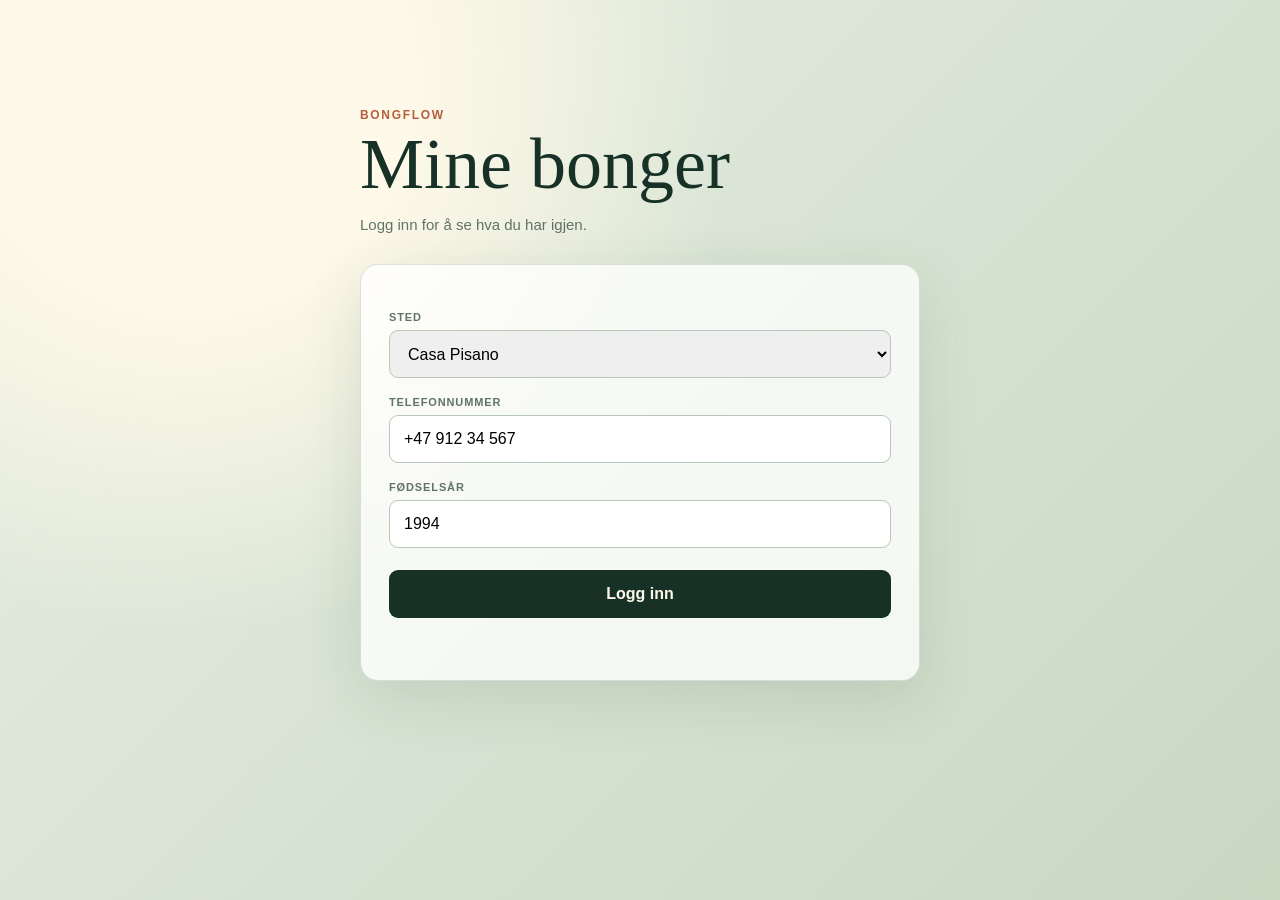
==== guest/index.html @ 8152258a "Add files via upload" ====
<!doctype html>
<html lang="no">
<head>
  <meta charset="UTF-8">
  <meta name="viewport" content="width=device-width, initial-scale=1">
  <title>Mine bonger</title>
  <link rel="stylesheet" href="guest.css">
</head>
<body>
  <main class="guest-shell">
    <section class="guest-intro">
      <p class="eyebrow">BongFlow</p>
      <h1>Mine bonger</h1>
      <p>Logg inn for å se hva du har igjen.</p>
    </section>

    <section class="panel" id="loginPanel">
      <form id="guestLoginForm">
        <label for="location">Sted</label>
        <select id="location">
          <option value="casa">Casa Pisano</option>
          <option value="majorstua">Spillbaren Majorstua</option>
          <option value="barcode">Spillbaren Barcode</option>
          <option value="handverkeren">Håndverkeren</option>
        </select>
        <label for="phone">Telefonnummer</label>
        <input id="phone" type="tel" value="+47 912 34 567" required>
        <label for="birthYear">Fødselsår</label>
        <input id="birthYear" inputmode="numeric" value="1994" required>
        <button type="submit">Logg inn</button>
        <p class="message" id="loginMessage"></p>
      </form>
    </section>

    <section class="panel account" id="accountPanel" hidden>
      <div class="account-top"><div><p class="eyebrow" id="eventName">Arrangement</p><h2 id="guestName">Gjest</h2></div><button class="link-button" id="logoutButton" type="button">Logg ut</button></div>
      <p id="locationName" class="muted"></p>
      <div class="bong-number" id="bongCount">0</div>
      <p class="bong-caption">bonger igjen</p>
      <div class="meter"><span id="bongMeter"></span></div>
      <p class="muted" id="updatedAt">Oppdateres automatisk</p>
    </section>
  </main>
  <script src="guest.js"></script>
</body>
</html>
---- guest/guest.css ----
* { box-sizing: border-box; }
:root { font-family: Georgia, 'Times New Roman', serif; color: #173126; background: #e8efe3; }
body { margin: 0; min-height: 100vh; background: radial-gradient(circle at 15% 10%, #fff9e9 0 15%, transparent 40%), linear-gradient(135deg, #e8efe3, #c8d8c3); }
.guest-shell { width: min(100% - 32px, 560px); margin: 0 auto; padding: 12vh 0 8vh; }
.guest-intro { margin-bottom: 28px; }
.eyebrow { margin: 0 0 8px; color: #b45f3d; font: 700 12px/1.2 Arial, sans-serif; letter-spacing: .14em; text-transform: uppercase; }
h1, h2 { margin: 0; font-weight: 500; }
h1 { font-size: clamp(42px, 10vw, 72px); line-height: .95; }
h2 { font-size: 30px; }
.guest-intro p:last-child, .muted { color: #607269; font: 15px/1.5 Arial, sans-serif; }
.panel { padding: 28px; border: 1px solid rgba(23,49,38,.14); border-radius: 18px; background: rgba(255,255,255,.76); box-shadow: 0 18px 60px rgba(32,65,43,.12); }
label { display: block; margin: 18px 0 7px; color: #607269; font: 700 11px Arial, sans-serif; letter-spacing: .08em; text-transform: uppercase; }
input, select, button { width: 100%; min-height: 48px; padding: 12px 14px; border: 1px solid #b8c7ba; border-radius: 9px; font: 16px Arial, sans-serif; }
button { margin-top: 22px; border: 0; color: #fff9e9; background: #173126; cursor: pointer; font-weight: 700; }
.message { min-height: 20px; margin: 14px 0 0; color: #607269; font: 14px Arial, sans-serif; }
.message.error { color: #a33e34; }
.account-top { display: flex; justify-content: space-between; gap: 16px; align-items: start; }
.link-button { width: auto; min-height: auto; margin: 0; padding: 4px 0; color: #b45f3d; background: transparent; font-size: 13px; }
.bong-number { margin-top: 44px; color: #b45f3d; font-size: clamp(100px, 25vw, 180px); line-height: .8; }
.bong-caption { margin: 16px 0 20px; color: #173126; font: 700 14px Arial, sans-serif; text-transform: uppercase; letter-spacing: .12em; }
.meter { height: 10px; overflow: hidden; border-radius: 5px; background: #d8e3d5; }
.meter span { display: block; width: 0; height: 100%; border-radius: inherit; background: #b45f3d; transition: width .3s ease; }
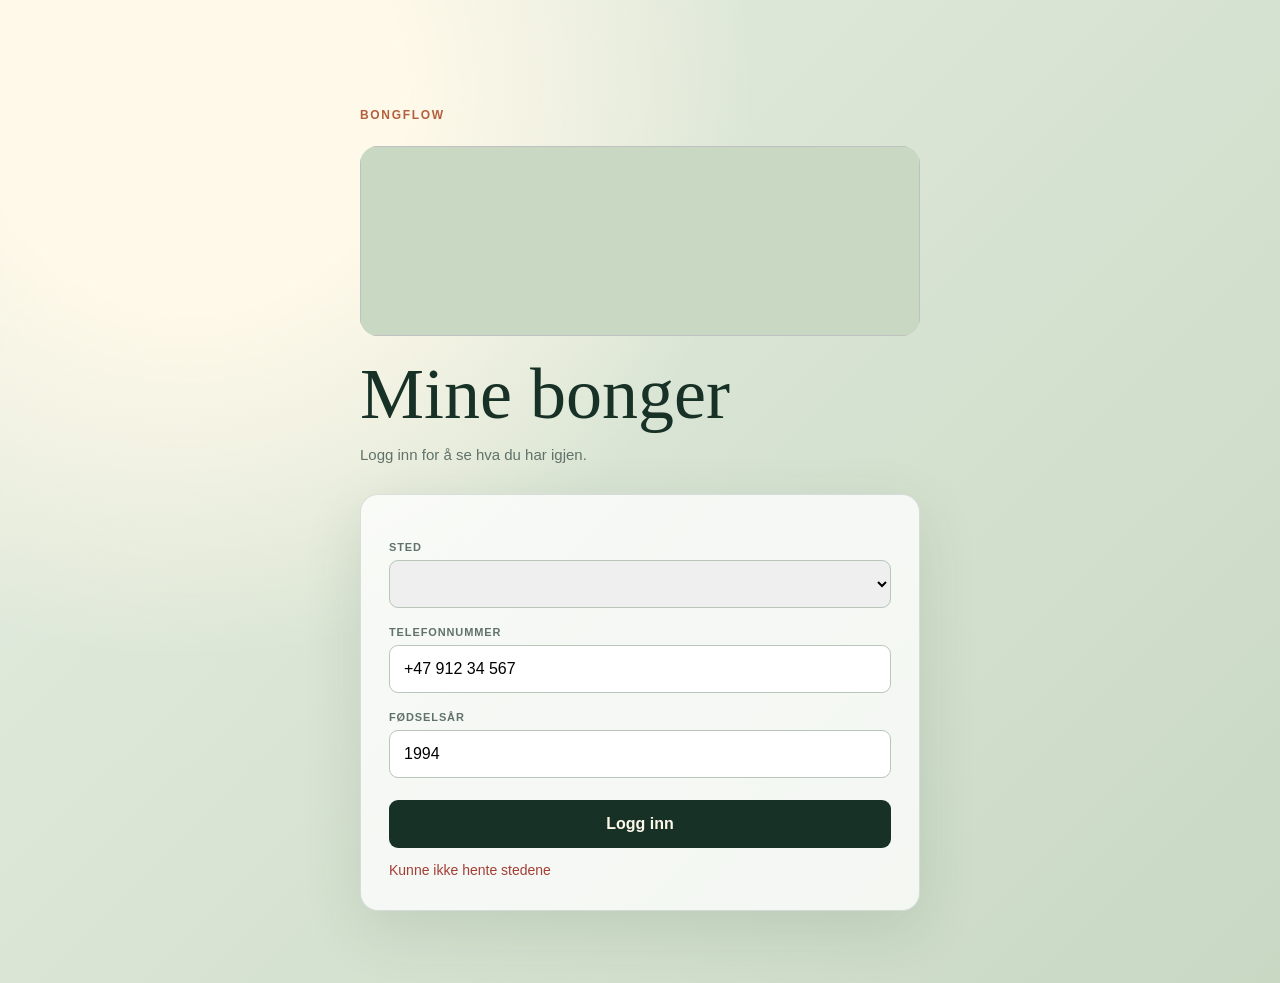
==== commit 0dc53756: "Add files via upload" ====
--- a/guest/index.html
+++ b/guest/index.html
@@ -10,19 +10,15 @@
   <main class="guest-shell">
     <section class="guest-intro">
       <p class="eyebrow">BongFlow</p>
-      <h1>Mine bonger</h1>
-      <p>Logg inn for å se hva du har igjen.</p>
+      <div class="venue-visual" id="venueVisual"><img id="venueImage" alt=""></div>
+      <h1 id="venueTitle">Mine bonger</h1>
+      <p id="venueDescription">Logg inn for å se hva du har igjen.</p>
     </section>
 
     <section class="panel" id="loginPanel">
       <form id="guestLoginForm">
         <label for="location">Sted</label>
-        <select id="location">
-          <option value="casa">Casa Pisano</option>
-          <option value="majorstua">Spillbaren Majorstua</option>
-          <option value="barcode">Spillbaren Barcode</option>
-          <option value="handverkeren">Håndverkeren</option>
-        </select>
+        <select id="location"></select>
         <label for="phone">Telefonnummer</label>
         <input id="phone" type="tel" value="+47 912 34 567" required>
         <label for="birthYear">Fødselsår</label>
@@ -38,6 +34,8 @@
       <div class="bong-number" id="bongCount">0</div>
       <p class="bong-caption">bonger igjen</p>
       <div class="meter"><span id="bongMeter"></span></div>
+      <button class="swipe-button" id="swipeButton" type="button">Sveip bort en bong</button>
+      <p class="message" id="swipeMessage"></p>
       <p class="muted" id="updatedAt">Oppdateres automatisk</p>
     </section>
   </main>
--- a/guest/guest.css
+++ b/guest/guest.css
@@ -3,6 +3,8 @@
 body { margin: 0; min-height: 100vh; background: radial-gradient(circle at 15% 10%, #fff9e9 0 15%, transparent 40%), linear-gradient(135deg, #e8efe3, #c8d8c3); }
 .guest-shell { width: min(100% - 32px, 560px); margin: 0 auto; padding: 12vh 0 8vh; }
 .guest-intro { margin-bottom: 28px; }
+.venue-visual { height: 190px; margin: 24px 0; overflow: hidden; border-radius: 18px; background: #c8d8c3; }
+.venue-visual img { width: 100%; height: 100%; display: block; object-fit: cover; }
 .eyebrow { margin: 0 0 8px; color: #b45f3d; font: 700 12px/1.2 Arial, sans-serif; letter-spacing: .14em; text-transform: uppercase; }
 h1, h2 { margin: 0; font-weight: 500; }
 h1 { font-size: clamp(42px, 10vw, 72px); line-height: .95; }
@@ -16,7 +18,9 @@
 .message.error { color: #a33e34; }
 .account-top { display: flex; justify-content: space-between; gap: 16px; align-items: start; }
 .link-button { width: auto; min-height: auto; margin: 0; padding: 4px 0; color: #b45f3d; background: transparent; font-size: 13px; }
-.bong-number { margin-top: 44px; color: #b45f3d; font-size: clamp(100px, 25vw, 180px); line-height: .8; }
+.bong-number { margin-top: 44px; color: var(--venue-accent); font-size: clamp(100px, 25vw, 180px); line-height: .8; }
 .bong-caption { margin: 16px 0 20px; color: #173126; font: 700 14px Arial, sans-serif; text-transform: uppercase; letter-spacing: .12em; }
 .meter { height: 10px; overflow: hidden; border-radius: 5px; background: #d8e3d5; }
 .meter span { display: block; width: 0; height: 100%; border-radius: inherit; background: #b45f3d; transition: width .3s ease; }
+.swipe-button { margin-top: 28px; background: var(--venue-accent); }
+.swipe-button:disabled { background: #9aa99d; }
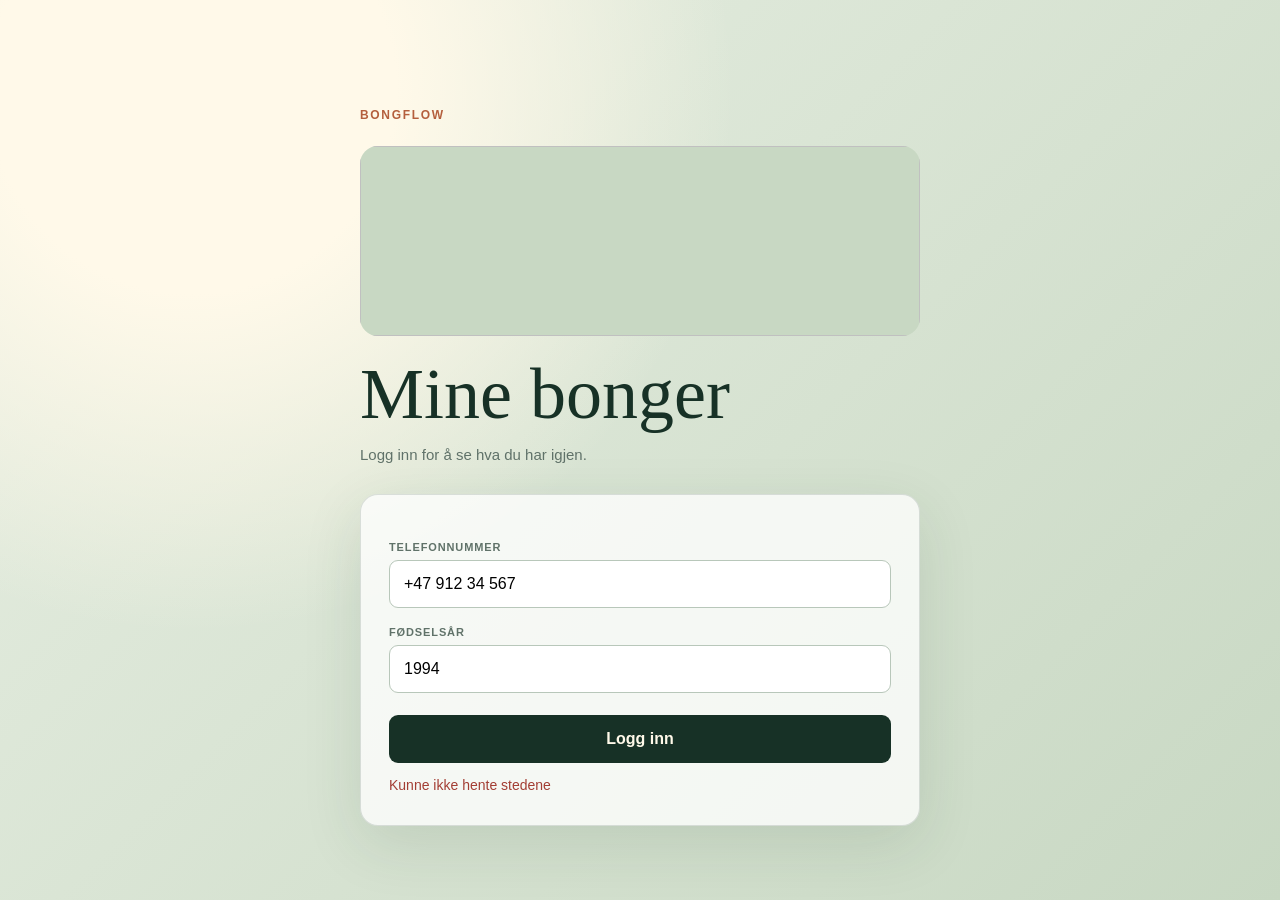
==== commit 033accad: "Add files via upload" ====
--- a/guest/index.html
+++ b/guest/index.html
@@ -17,8 +17,7 @@
 
     <section class="panel" id="loginPanel">
       <form id="guestLoginForm">
-        <label for="location">Sted</label>
-        <select id="location"></select>
+        <input id="location" type="hidden" value="casa">
         <label for="phone">Telefonnummer</label>
         <input id="phone" type="tel" value="+47 912 34 567" required>
         <label for="birthYear">Fødselsår</label>
@@ -34,7 +33,10 @@
       <div class="bong-number" id="bongCount">0</div>
       <p class="bong-caption">bonger igjen</p>
       <div class="meter"><span id="bongMeter"></span></div>
-      <button class="swipe-button" id="swipeButton" type="button">Sveip bort en bong</button>
+      <div class="swipe-track" id="swipeTrack" aria-label="Sveip for å bruke en bong">
+        <span class="swipe-hint">Dra for å bruke bong</span>
+        <button class="swipe-handle" id="swipeButton" type="button" aria-label="Dra denne til høyre">&gt;&gt;</button>
+      </div>
       <p class="message" id="swipeMessage"></p>
       <p class="muted" id="updatedAt">Oppdateres automatisk</p>
     </section>
--- a/guest/guest.css
+++ b/guest/guest.css
@@ -22,5 +22,7 @@
 .bong-caption { margin: 16px 0 20px; color: #173126; font: 700 14px Arial, sans-serif; text-transform: uppercase; letter-spacing: .12em; }
 .meter { height: 10px; overflow: hidden; border-radius: 5px; background: #d8e3d5; }
 .meter span { display: block; width: 0; height: 100%; border-radius: inherit; background: #b45f3d; transition: width .3s ease; }
-.swipe-button { margin-top: 28px; background: var(--venue-accent); }
-.swipe-button:disabled { background: #9aa99d; }
+.swipe-track { position: relative; height: 58px; margin-top: 28px; padding: 7px; overflow: hidden; border-radius: 29px; background: #d8e3d5; touch-action: none; user-select: none; }
+.swipe-hint { position: absolute; inset: 0; display: grid; place-items: center; color: #607269; font: 700 12px Arial, sans-serif; letter-spacing: .08em; text-transform: uppercase; pointer-events: none; }
+.swipe-handle { position: absolute; top: 7px; left: 7px; width: 46px; min-height: 44px; margin: 0; padding: 0; border-radius: 23px; background: var(--venue-accent); font: 700 18px Arial, sans-serif; touch-action: none; transition: transform .18s ease, background .18s ease; }
+.swipe-handle:disabled { background: #9aa99d; }
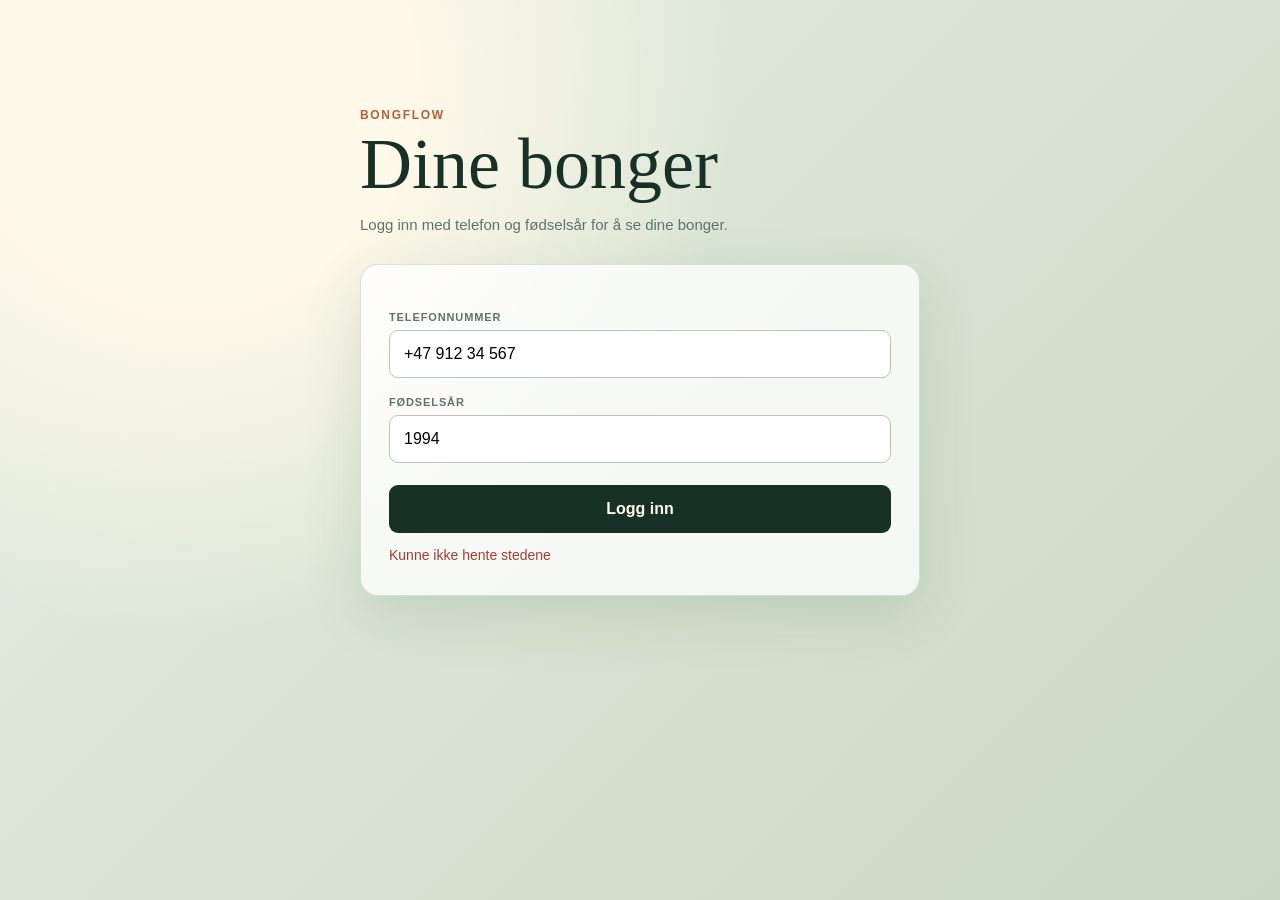
==== commit c5f46897: "Add files via upload" ====
--- a/guest/index.html
+++ b/guest/index.html
@@ -10,14 +10,13 @@
   <main class="guest-shell">
     <section class="guest-intro">
       <p class="eyebrow">BongFlow</p>
-      <div class="venue-visual" id="venueVisual"><img id="venueImage" alt=""></div>
-      <h1 id="venueTitle">Mine bonger</h1>
-      <p id="venueDescription">Logg inn for å se hva du har igjen.</p>
+      <div class="venue-visual" id="venueVisual" hidden><img id="venueImage" alt=""></div>
+      <h1 id="venueTitle">Dine bonger</h1>
+      <p id="venueDescription">Logg inn med telefon og fødselsår for å se dine bonger.</p>
     </section>
 
     <section class="panel" id="loginPanel">
       <form id="guestLoginForm">
-        <input id="location" type="hidden" value="casa">
         <label for="phone">Telefonnummer</label>
         <input id="phone" type="tel" value="+47 912 34 567" required>
         <label for="birthYear">Fødselsår</label>
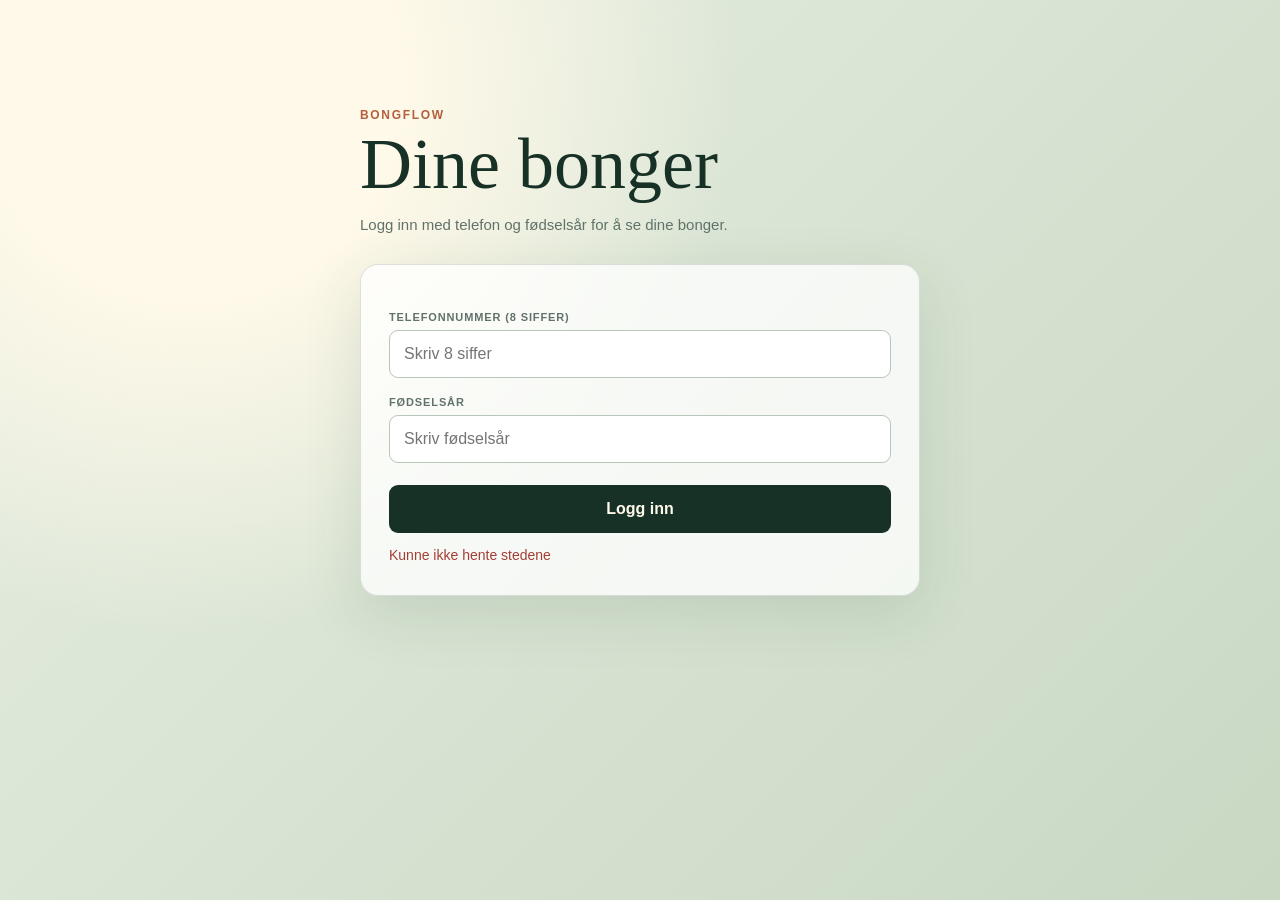
==== commit 31fc6fa9: "Add files via upload" ====
--- a/guest/index.html
+++ b/guest/index.html
@@ -17,10 +17,10 @@
 
     <section class="panel" id="loginPanel">
       <form id="guestLoginForm">
-        <label for="phone">Telefonnummer</label>
-        <input id="phone" type="tel" value="+47 912 34 567" required>
+        <label for="phone">Telefonnummer (8 siffer)</label>
+        <input id="phone" type="tel" inputmode="numeric" pattern="[0-9]{8}" minlength="8" maxlength="8" placeholder="Skriv 8 siffer" autocomplete="off" required>
         <label for="birthYear">Fødselsår</label>
-        <input id="birthYear" inputmode="numeric" value="1994" required>
+        <input id="birthYear" inputmode="numeric" pattern="[0-9]{4}" minlength="4" maxlength="4" placeholder="Skriv fødselsår" autocomplete="off" required>
         <button type="submit">Logg inn</button>
         <p class="message" id="loginMessage"></p>
       </form>
